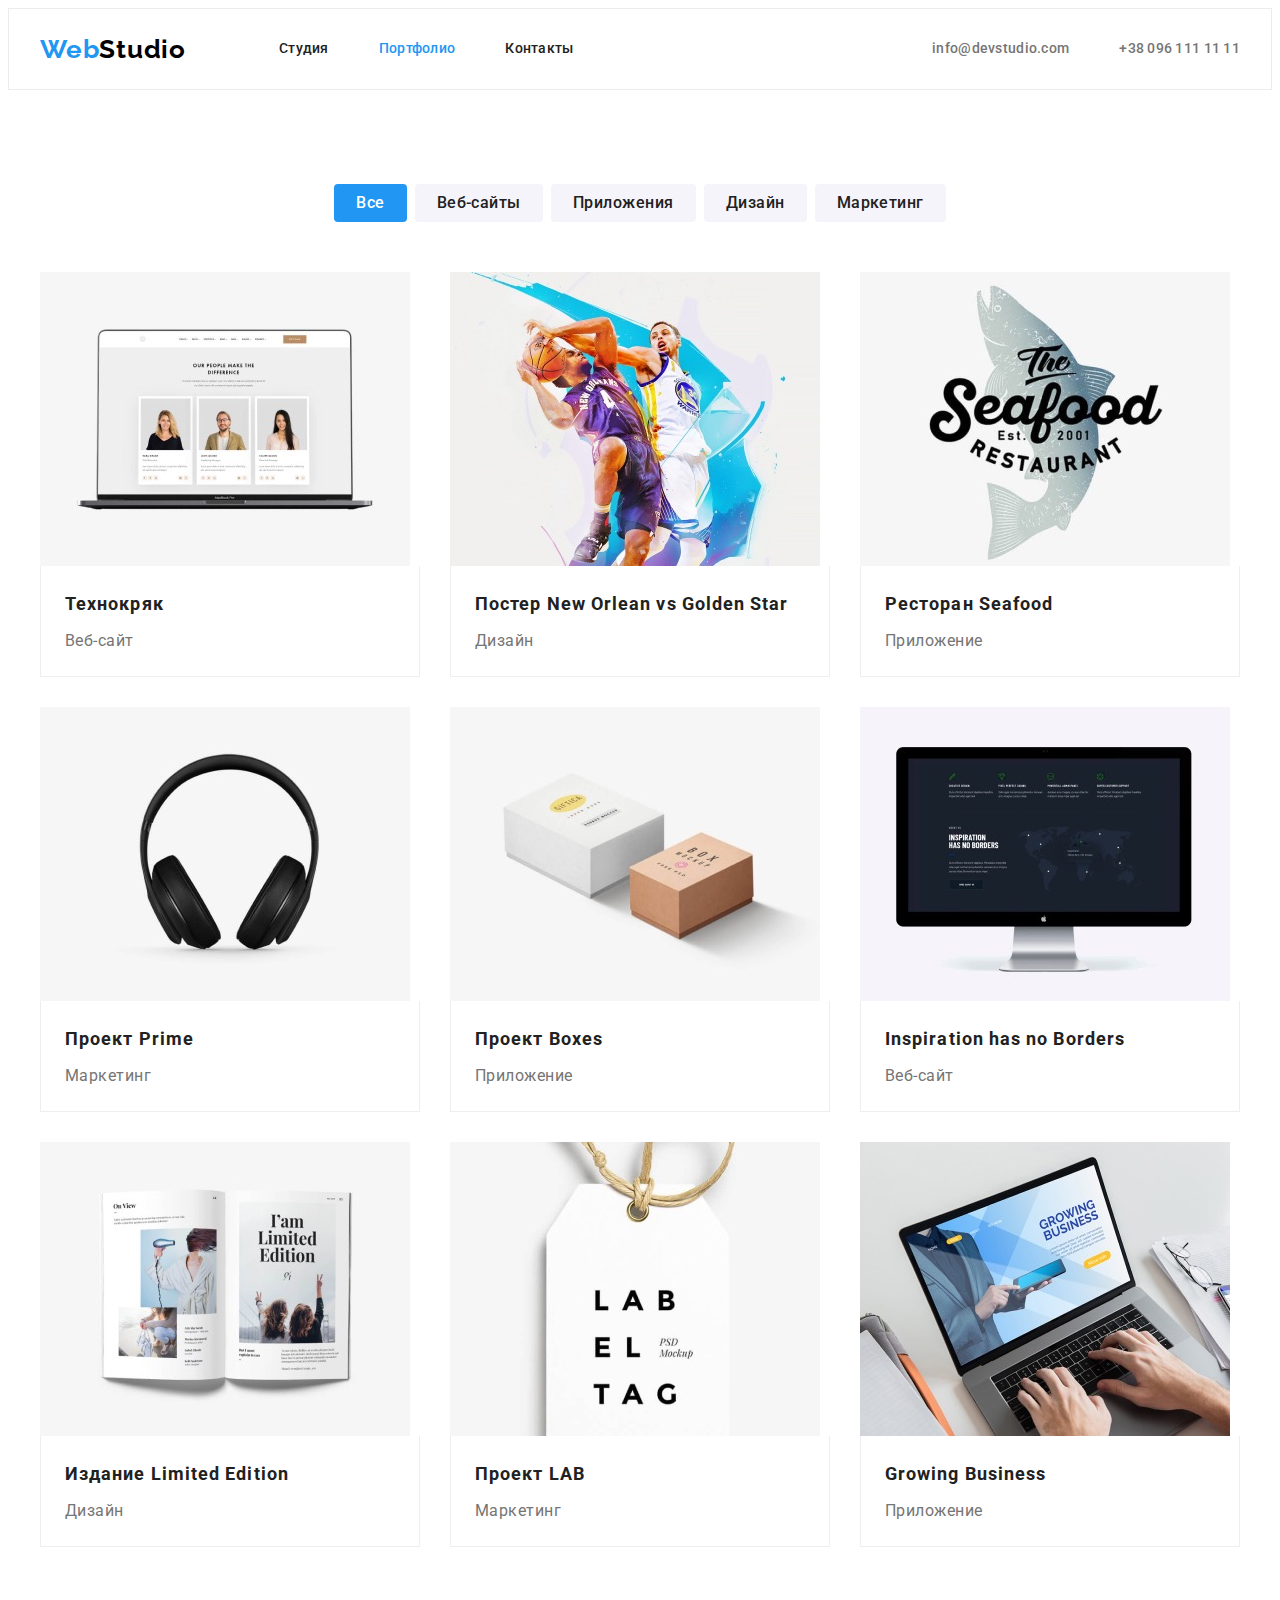
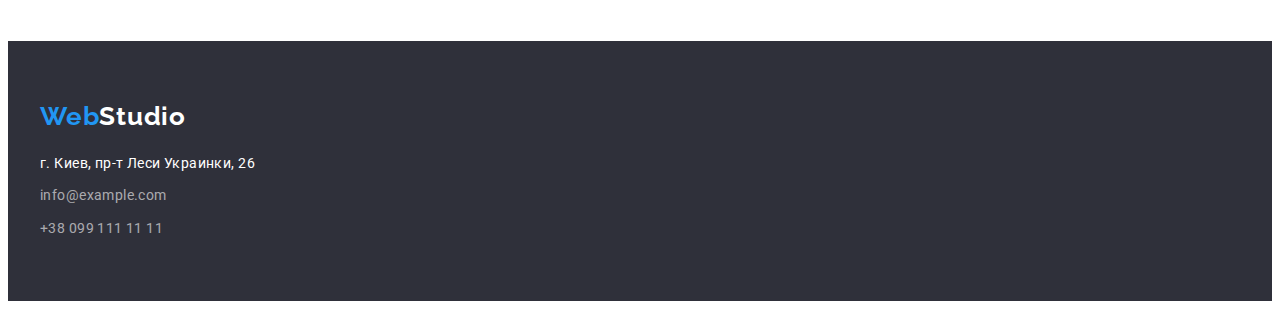
==== portfolio.html @ 8954db08 "создание репозитория" ====
<!DOCTYPE html>
<html lang="ru">
<head>
    <meta charset="UTF-8">
    <meta http-equiv="X-UA-Compatible" content="IE=edge">
    <meta name="viewport" content="width=device-width, initial-scale=1.0">
    <title>Портфолио</title>
    <link href="https://fonts.googleapis.com/css2?family=Raleway:wght@700&family=Roboto:wght@400;500;700;900&display=swap"
        rel="stylesheet">
    <link rel="stylesheet" href="https://cdnjs.cloudflare.com/ajax/libs/modern-normalize/1.1.0/modern-normalize.min.css"
        integrity="sha512-wpPYUAdjBVSE4KJnH1VR1HeZfpl1ub8YT/NKx4PuQ5NmX2tKuGu6U/JRp5y+Y8XG2tV+wKQpNHVUX03MfMFn9Q=="
        crossorigin="anonymous" referrerpolicy="no-referrer" />
    <link rel="stylesheet" href="./css/styles.css">
</head>

<body>
    <header class="header">
        <!--Шапка-->
        <div class="container header-container">
            <nav class="site-nav">
                <a class="logo" href="./index.html">Web<span class="second-logo">Studio</span></a>
                <ul class="nav-items">
                    <li class="nav-item"><a class="nav-item-link" href="./index.html">Студия</a></li>
                    <li class="nav-item"><a class="nav-item-link current" href="./portfolio.html">Портфолио</a></li>
                    <li class="nav-item"><a class="nav-item-link" href="">Контакты</a></li>
                </ul>
            </nav>
            <div class="header-contacts">
                <ul class="contact-items">
                    <li class="contact-item"><a class="contact-item-link" href="mailto:info@devstudio.com">info@devstudio.com</a>
                    </li>
                    <li class="contact-item"><a class="contact-item-link" href="tel:+380961111111">+38 096 111 11 11</a></li>
                </ul>
            </div>
        </div>
    </header>

    <main>
        <section class="section">
        <div class="container button-container">
            <h1 class="visually-hidden">Наши работы</h1>
                <ul class="button-list">
                    <li class="button-title"><button class="button-item current" type="button">Все</button></li>
                    <li class="button-title"><button class="button-item" type="button">Веб-сайты</button></li>
                    <li class="button-title"><button class="button-item" type="button">Приложения</button></li>
                    <li class="button-title"><button class="button-item" type="button">Дизайн</button></li>
                    <li class="button-title"><button class="button-item" type="button">Маркетинг</button></li>
                </ul>

                <ul class="portfolio-cards">
                    <li class="portfolio-card"> 
                        <img src="./images/card-1-2.jpg" alt="Карточка" width="370">
                        <div class="flex-elements">
                            <h2 class="portfolio-card-title">Технокряк</h2>
                            <p class="portfolio-card-description">Веб-сайт</p>
                        </div>
                        </li>
                    <li class="portfolio-card"> 
                        <img src="./images/card-2-2.jpg" alt="Карточка" width="370">
                        <div class="flex-elements">
                            <h2 class="portfolio-card-title">Постер New Orlean vs Golden Star</h2>
                            <p class="portfolio-card-description">Дизайн</p>
                        </div>
                        </li>
                    <li class="portfolio-card"> 
                        <img src="./images/card-3-2.jpg" alt="Карточка" width="370">
                        <div class="flex-elements">
                            <h2 class="portfolio-card-title">Ресторан Seafood</h2>
                            <p class="portfolio-card-description">Приложение</p>
                        </div>
                        </li>
                    <li class="portfolio-card"> 
                        <img src="./images/card-4-2.jpg" alt="Карточка" width="370">
                        <div class="flex-elements">
                            <h2 class="portfolio-card-title">Проект Prime</h2>
                            <p class="portfolio-card-description">Маркетинг</p>
                        </div>
                        </li>
                    <li class="portfolio-card"> 
                        <img src="./images/card-5-2.jpg" alt="Карточка" width="370">
                        <div class="flex-elements">
                            <h2 class="portfolio-card-title">Проект Boxes</h2>
                            <p class="portfolio-card-description">Приложение</p>
                        </div>
                        </li>
                    <li class="portfolio-card">
                        <img src="./images/card-6-2.jpg" alt="Карточка" width="370">
                        <div class="flex-elements">
                            <h2 class="portfolio-card-title">Inspiration has no Borders</h2>
                            <p class="portfolio-card-description">Веб-сайт</p>
                        </div>
                        </li>
                    <li class="portfolio-card">
                        <img src="./images/card-7-2.jpg" alt="Карточка" width="370">
                        <div class="flex-elements">
                            <h2 class="portfolio-card-title">Издание Limited Edition</h2>
                            <p class="portfolio-card-description">Дизайн</p>
                        </div>
                        </li>
                    <li class="portfolio-card">
                        <img src="./images/card-8-2.jpg" alt="Карточка" width="370">
                        <div class="flex-elements">
                            <h2 class="portfolio-card-title">Проект LAB</h2>
                            <p class="portfolio-card-description">Маркетинг</p>
                        </div>
                        </li>
                    <li class="portfolio-card">
                        <img src="./images/card-9-2.jpg" alt="Карточка" width="370">
                        <div class="flex-elements">
                            <h2 class="portfolio-card-title">Growing Business</h2>
                            <p class="portfolio-card-description">Приложение</p>
                        </div>
                        </li>
                </ul>
            </div>
        </section>
    </main>

    <footer class="footer">
        <div class="container">
        <a class="logo footer-logo" href="./index.html">Web<span class="white-logo">Studio</span></a>
            <address class="address">
                <ul class="address-list">
                    <li class="address-items"><a class="address-link" href="">г. Киев, пр-т Леси Украинки, 26</a></li>
                    <li class="address-items"><a class="tel-link" href="mailto:info@example.com">info@example.com</a></li>
                    <li class="address-items"><a class="mail-link" href="tel:+380991111111">+38 099 111 11 11</a></li>
                </ul>
            </address>
        </div>
    </footer>
</body>
</html>
---- css/styles.css ----
:root {
  --accent-color: #2196f3;
  --primary-title-text: #212121;
  --primary-text-color: #757575;
  --secondary-title-text: #ffffff;
  --background-color: #2f303a;
  --third-text-color: #000000;
  --second-background-color: #f5f4fa;
  --first-border-color: #ececec;
  --second-border-color: #eeeeee;
}

p,
h1,
h2,
h3,
h4,
h5,
h6 {
  margin: 0;
}
ul {
  margin: 0;
  padding-left: 0;
}
img {
  display: block;
  max-width: 100%;
  height: auto;
}

body {
  font-family: Roboto, sans-serif;
  background-color: var(--secondary-title-text);
  color: var(--primary-text-color);
}
.visually-hidden {
  position: absolute;
  width: 1px;
  height: 1px;
  margin: -1px;
  padding: 0;
  overflow: hidden;
  border: 0;
  clip: rect(0 0 0 0);
}

/* header */
.container {
  width: 1200px;
  margin: 0 auto;
  padding: 0 15px;
}

.header {
  background-color: var(--secondary-title-text);
  border: 1px solid var(--first-border-color);
}
.header-container {
  display: flex;
  align-items: center;
}

.site-nav {
  display: flex;
  align-items: center;
}

.logo {
  margin-right: 93px;
  padding: 24px 0;
  font-family: Raleway, sans-serif;
  font-weight: 700;
  font-size: 26px;
  line-height: 1.19;
  letter-spacing: 0.03em;
  color: var(--accent-color);
  text-decoration: none;
}
.second-logo {
  color: var(--third-text-color);
}
.white-logo {
  color: var(--secondary-title-text);
}
.nav-item-link.current {
  color: var(--accent-color);
}

.nav-items,
.contact-items,
.advantages-list,
.address-list {
  list-style: none;
}

.nav-items,
.contact-items {
  display: flex;
}

.nav-item,
.contact-item {
  margin-right: 50px;
}
.nav-item:last-child,
.contact-item:last-child {
  margin-right: 0px;
}

.header-contacts {
  margin-left: auto;
  display: flex;
  align-items: center;
}

.nav-item-link {
  display: block;
  padding-top: 32px;
  padding-bottom: 32px;
  font-weight: 500;
  font-size: 14px;
  line-height: 1.14;
  letter-spacing: 0.02em;
  color: var(--primary-title-text);
  text-decoration: none;
}

.nav-item-link:focus,
.nav-item-link:hover,
.contact-item-link:hover,
.contact-item-link:focus {
  color: var(--accent-color);
}

.contact-item-link {
  display: block;
  padding-top: 32px;
  padding-bottom: 32px;
  font-weight: 500;
  font-size: 14px;
  line-height: 1.14;
  letter-spacing: 0.02em;
  color: var(--primary-text-color);
  text-decoration: none;
}

/* hero */
.hero {
  background-color: var(--background-color);
  padding: 200px 0;
  text-align: center;
}

.hero-title {
  font-weight: 900;
  font-size: 44px;
  line-height: 1.36;
  letter-spacing: 0.06em;
  text-transform: uppercase;
  color: var(--secondary-title-text);
  margin-bottom: 30px;
}

.btn {
  min-width: 200px;
  background-color: var(--accent-color);
  font-weight: 700;
  font-size: 16px;
  line-height: 1.87;
  letter-spacing: 0.06em;
  color: var(--secondary-title-text);
  cursor: pointer;
  border: none;
  align-items: center;
  box-shadow: 0px 4px 4px rgba(0, 0, 0, 0.15);
  border-radius: 4px;
  padding: 10px 32px;
}
/* advantages */

.section {
  padding-top: 94px;
  padding-bottom: 94px;
}

.advantages-container,
.work-container {
  background-color: var(--secondary-title-text);
}

.advantages-list {
  margin-left: -30px;
  display: flex;
}

.advantages-items {
  min-width: 270px;
  margin-right: 30px;
}

.advantages-item {
  margin-bottom: 10px;
  font-weight: 700;
  font-size: 14px;
  line-height: 1.14;
  letter-spacing: 0.03em;
  text-transform: uppercase;
  color: var(--primary-title-text);
}
.advantages-text {
  font-size: 14px;
  line-height: 1.71;
  letter-spacing: 0.03em;
  color: var(--primary-text-color);
}
/* what we really do */

.section-work {
  padding-bottom: 94px;
}

.section-title {
  text-align: center;
  margin-bottom: 50px;
  font-weight: 700;
  font-size: 36px;
  line-height: 1.16;
  letter-spacing: 0.03em;
  color: var(--primary-title-text);
}
.work-list {
  display: flex;
  list-style: none;
  margin-left: -30px;
}

.work-item {
  flex-basis: (100% / 3 - 30px);
  margin-left: 30px;
}

.team-cards {
  list-style: none;
}
/* our team */
.team-section {
  background-color: var(--second-background-color);
}
.cards-title {
  margin-bottom: 50px;
}

.team-list {
  display: flex;
  margin-left: -30px;
}

.team-cards {
  margin-left: 30px;
  flex-basis: (100% / 4 - 30px);
  background: var(--secondary-title-text);
  box-shadow: 0px 1px 3px rgba(0, 0, 0, 0.12), 0px 1px 1px rgba(0, 0, 0, 0.14),
    0px 2px 1px rgba(0, 0, 0, 0.2);
  border-radius: 0px 0px 4px 4px;
}
.flex-element {
  padding: 30px 0;
}

.employee-name {
  text-align: center;
  font-weight: 500;
  font-size: 16px;
  line-height: 1.18;
  letter-spacing: 0.03em;
  color: var(--primary-title-text);
}
.employee-position {
  margin-top: 10px;
  text-align: center;
  font-size: 16px;
  line-height: 1.18;
  letter-spacing: 0.03em;
  color: var(--secondary-text-color);
}
/* contact us */
.footer {
  background-color: var(--background-color);
  list-style: none;
  padding: 60px 0;
}

.footer-logo {
  display: block;
  margin-bottom: 20px;
  padding: 0;
  font-family: Raleway, sans-serif;
  font-weight: 700;
  font-size: 26px;
  line-height: 1.19;
  letter-spacing: 0.03em;
  color: var(--accent-color);
  text-decoration: none;
}
.address-items {
  margin-bottom: 9px;
}
.address-items:last-child {
  margin-bottom: 0;
}

.address-link {
  font-style: normal;
  font-size: 14px;
  line-height: 1.71;
  letter-spacing: 0.03em;
  color: var(--secondary-title-text);
  text-decoration: none;
}
.tel-link,
.mail-link {
  font-style: normal;
  font-size: 14px;
  line-height: 1.71;
  letter-spacing: 0.03em;
  color: rgba(255, 255, 255, 0.6);
  text-decoration: none;
}
.address-link:focus,
.address-link:hover,
.tel-link:focus,
.tel-link:hover,
.mail-link:focus,
.mail-link:hover {
  color: var(--accent-color);
}

/* portfolio main */
.button-title,
.portfolio-cards {
  list-style: none;
}

.button-list {
  display: flex;
  justify-content: center;
  margin-bottom: 50px;
}

.button-title {
  margin-right: 8px;
}
.button-title:last-child {
  margin-right: 0;
}

.button-item {
  padding: 6px 22px;
  font-family: inherit;
  background-color: var(--second-background-color);
  font-weight: 500;
  font-size: 16px;
  line-height: 1.62;
  text-align: center;
  letter-spacing: 0.03em;
  color: var(--primary-title-text);
  cursor: pointer;
  border-radius: 4px;
  border: none;
}

.button-item.current {
  background-color: var(--accent-color);
  color: var(--secondary-title-text);
}

.button-item:hover,
.button-item:focus {
  background-color: var(--accent-color);
  color: var(--secondary-title-text);
}

.portfolio-cards {
  display: flex;
  flex-wrap: wrap;
  margin-left: -30px;
  margin-top: -30px;
}
.portfolio-card {
  margin-left: 30px;
  margin-top: 30px;
  flex-basis: calc((100% - 90px) / 3);
  background: var(--secondary-title-text);
}

.flex-elements {
  padding: 20px 24px;
  border-bottom: 1px solid var(--second-border-color);
  border-left: 1px solid var(--second-border-color);
  border-right: 1px solid var(--second-border-color);
}

.portfolio-card-title {
  font-weight: 700;
  font-size: 18px;
  line-height: 2;
  letter-spacing: 0.06em;
  color: var(--primary-title-text);
}
.portfolio-card-description {
  margin-top: 4px;
  font-size: 16px;
  line-height: 1.87;
  letter-spacing: 0.03em;
  color: var(--primary-text-color);
}
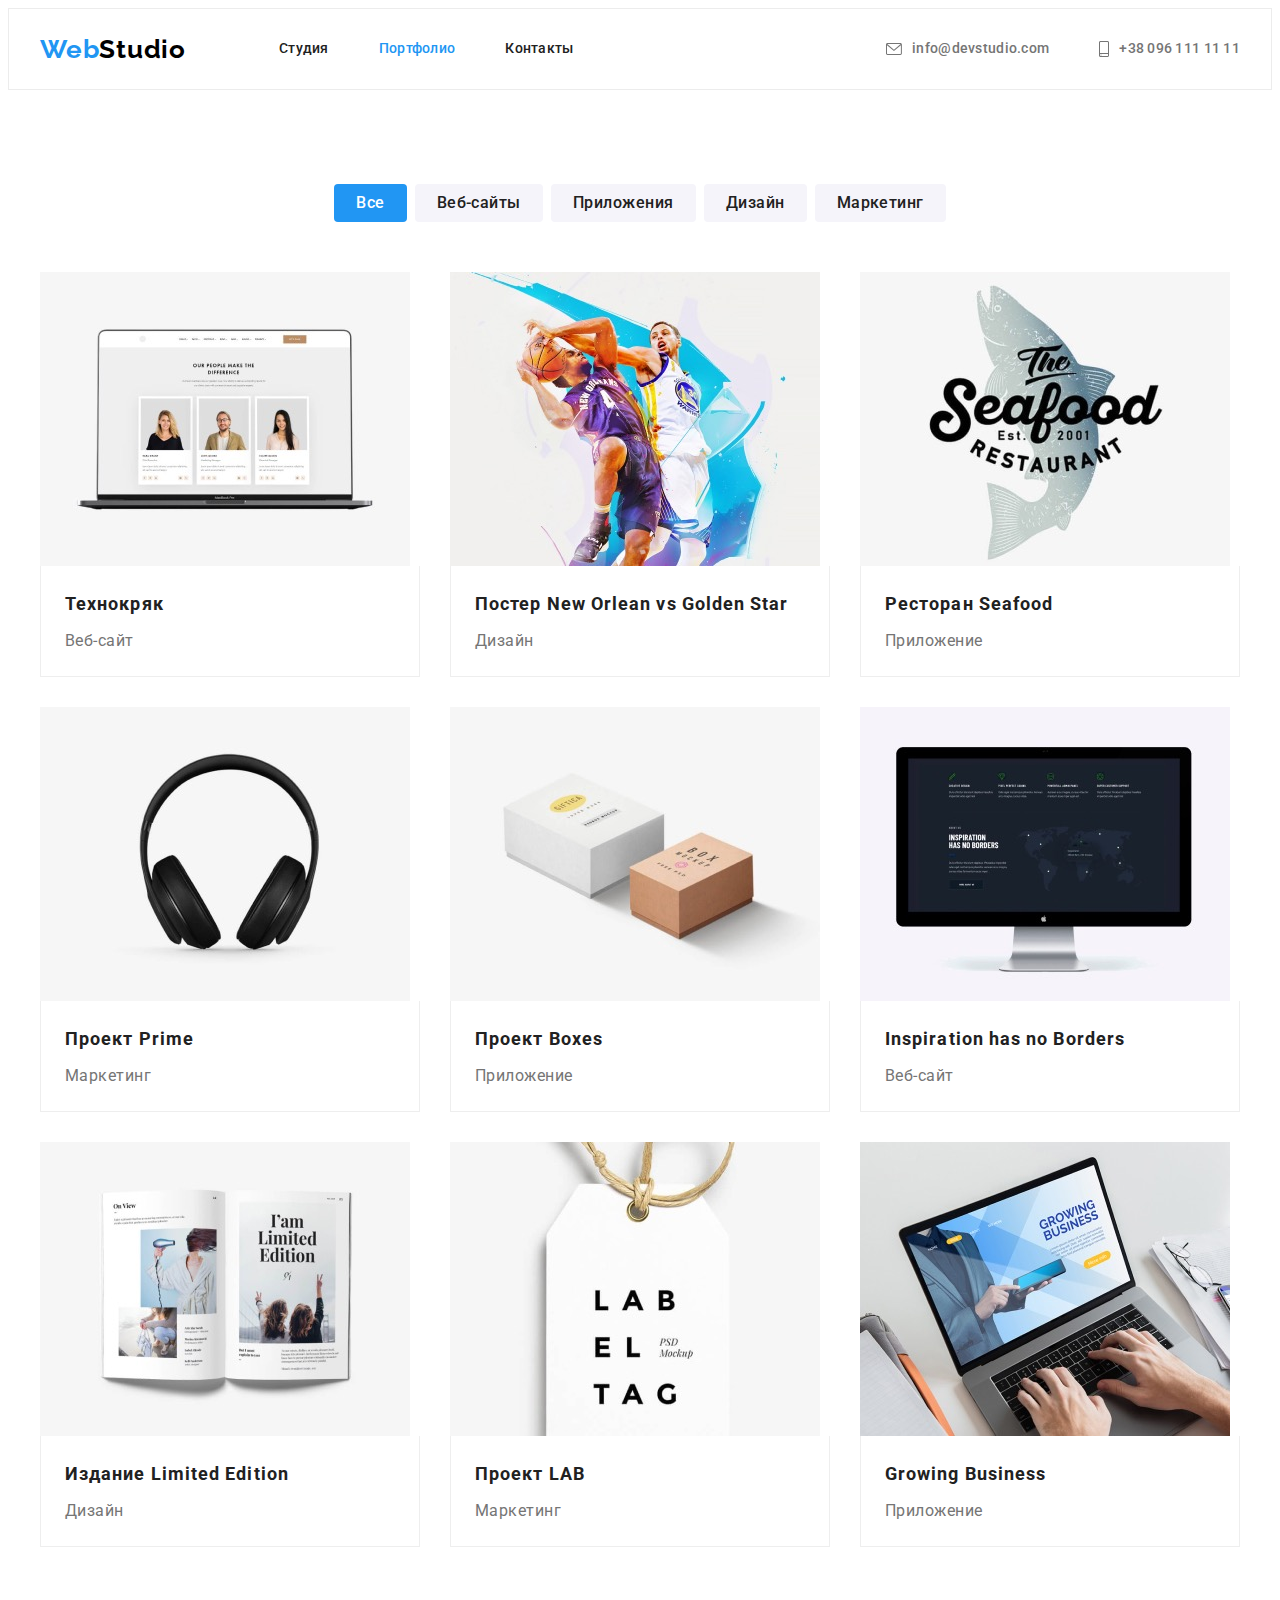
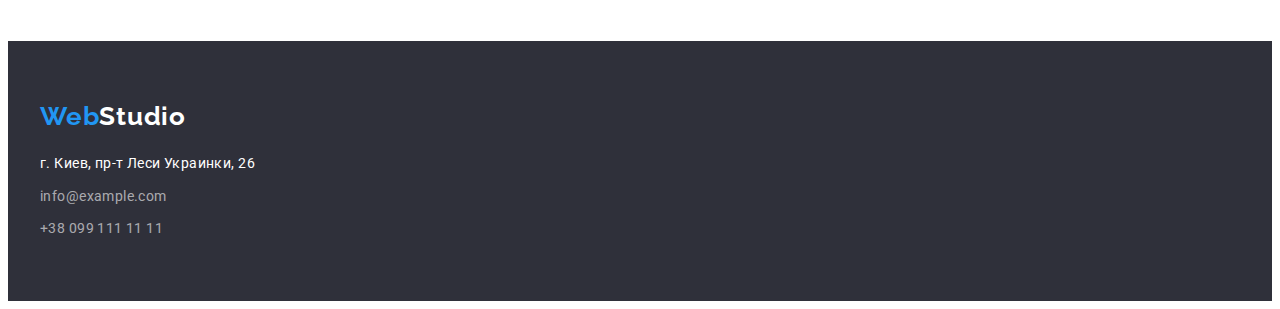
==== commit eb7f0d66: "icons 1" ====
--- a/portfolio.html
+++ b/portfolio.html
@@ -27,9 +27,10 @@
             </nav>
             <div class="header-contacts">
                 <ul class="contact-items">
-                    <li class="contact-item"><a class="contact-item-link" href="mailto:info@devstudio.com">info@devstudio.com</a>
-                    </li>
-                    <li class="contact-item"><a class="contact-item-link" href="tel:+380961111111">+38 096 111 11 11</a></li>
+                    <li class="contact-item"><a class="contact-item-link" href="mailto:info@devstudio.com">
+                            <svg class="link-icon" width="16px" height="12px"><use href="./images/icons.svg#icon-envelope"></use></svg>info@devstudio.com</a></li>
+                    <li class="contact-item"><a class="contact-item-link" href="tel:+380961111111">
+                        <svg class="link-icon" width="10px" height="16px"><use href="./images/icons.svg#icon-smartphone"></use></svg>+38 096 111 11 11</a></li>
                 </ul>
             </div>
         </div>
--- a/css/styles.css
+++ b/css/styles.css
@@ -114,6 +114,11 @@
   align-items: center;
 }
 
+.link-icon {
+  margin-right: 10px;
+  fill: currentColor;
+}
+
 .nav-item-link {
   display: block;
   padding-top: 32px;
@@ -131,6 +136,7 @@
 .contact-item-link:hover,
 .contact-item-link:focus {
   color: var(--accent-color);
+  fill: var(--accent-color);
 }
 
 .contact-item-link {
@@ -143,6 +149,8 @@
   letter-spacing: 0.02em;
   color: var(--primary-text-color);
   text-decoration: none;
+  display: flex;
+  align-items: center;
 }
 
 /* hero */
@@ -150,6 +158,22 @@
   background-color: var(--background-color);
   padding: 200px 0;
   text-align: center;
+}
+
+.overlay {
+  height: 600px;
+  max-width: 1600px;
+  margin-left: auto;
+  margin-right: auto;
+  background-image: linear-gradient(
+      to right,
+      rgba(47, 48, 58, 0.4),
+      rgba(47, 48, 58, 0.4)
+    ),
+    url(../images/bg-img.jpg);
+  background-size: cover;
+  background-repeat: no-repeat;
+  background-position: center;
 }
 
 .hero-title {
@@ -192,6 +216,16 @@
 .advantages-list {
   margin-left: -30px;
   display: flex;
+}
+.advantages-icon {
+  width: 270px;
+  height: 120px;
+  background-color: var(--second-background-color);
+  margin-bottom: 30px;
+  border-radius: 4px;
+  display: flex;
+  align-items: center;
+  justify-content: center;
 }
 
 .advantages-items {
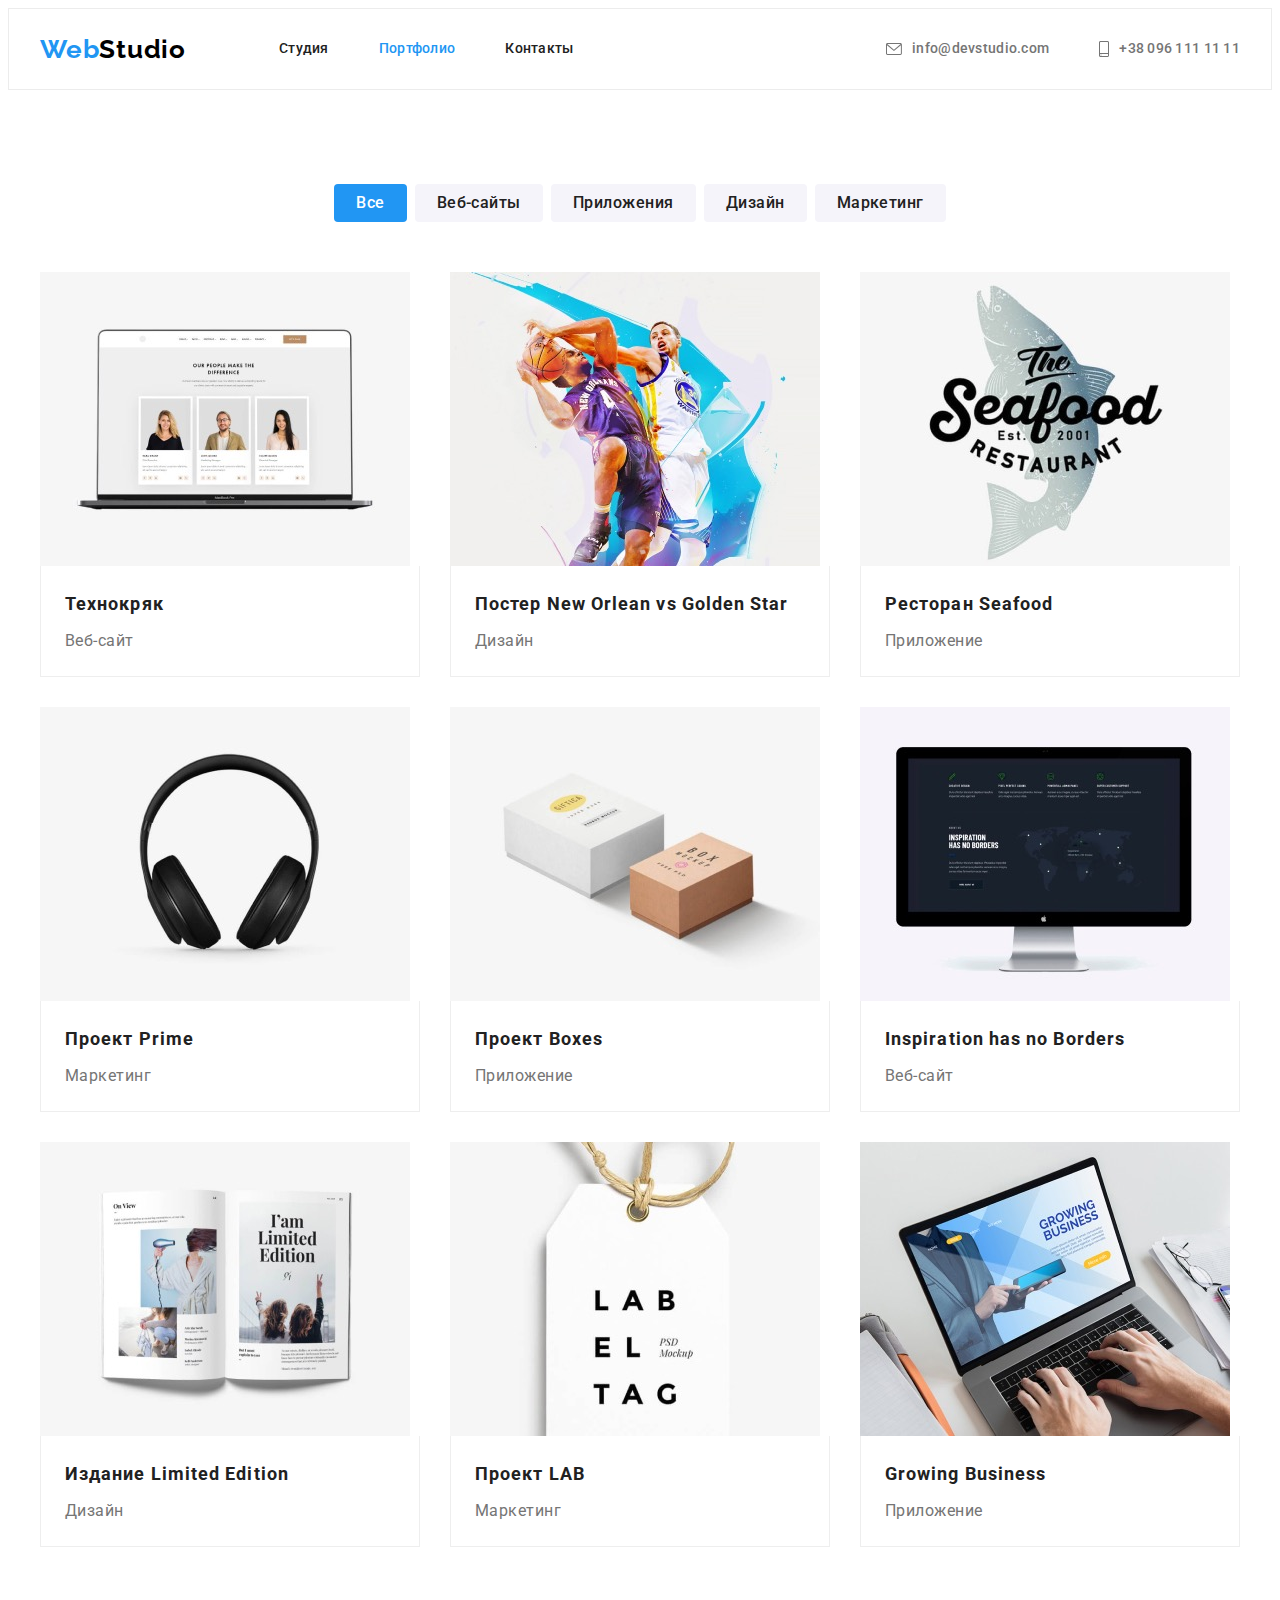
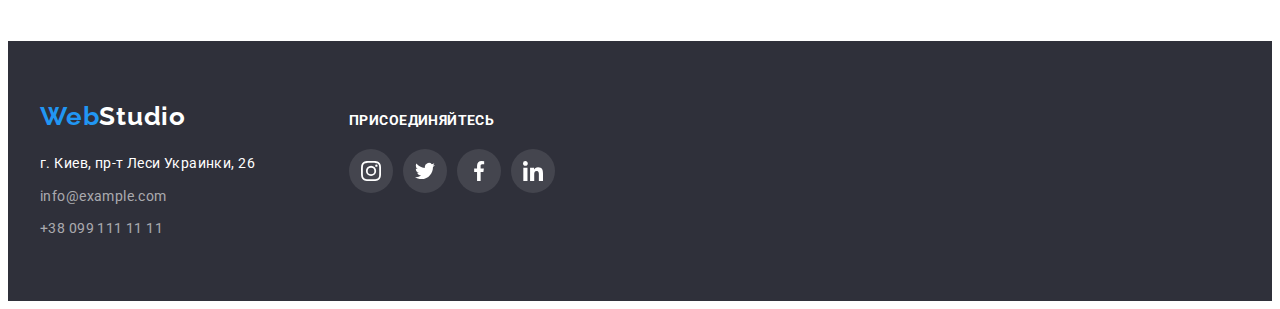
==== commit 4c6011cd: "1 страница" ====
--- a/portfolio.html
+++ b/portfolio.html
@@ -118,15 +118,42 @@
     </main>
 
     <footer class="footer">
-        <div class="container">
-        <a class="logo footer-logo" href="./index.html">Web<span class="white-logo">Studio</span></a>
-            <address class="address">
-                <ul class="address-list">
-                    <li class="address-items"><a class="address-link" href="">г. Киев, пр-т Леси Украинки, 26</a></li>
-                    <li class="address-items"><a class="tel-link" href="mailto:info@example.com">info@example.com</a></li>
-                    <li class="address-items"><a class="mail-link" href="tel:+380991111111">+38 099 111 11 11</a></li>
+        <div class="container footer-block">
+            <div class="contact-block">
+                <a class="logo footer-logo" href="./index.html">Web<span class="white-logo">Studio</span></a>
+                <address class="address">
+                    <ul class="address-list">
+                        <li class="address-items"><a class="address-link" href="">г. Киев, пр-т Леси Украинки, 26</a></li>
+                        <li class="address-items"><a class="tel-link" href="mailto:info@example.com">info@example.com</a></li>
+                        <li class="address-items"><a class="mail-link" href="tel:+380991111111">+38 099 111 11 11</a></li>
+                    </ul>
+                </address>
+            </div>
+            <div class="footer-soc">
+                <strong class="footer-strong">Присоединяйтесь</strong>
+                <ul class="footer-soc-list">
+                    <li class="footer-soc-block">
+                        <a class="footer-link" href=""><svg class="footer-svg" width="20" height="20">
+                                <use href="./images/icons.svg#icon-instagram"></use>
+                            </svg></a>
+                    </li>
+                    <li class="footer-soc-block">
+                        <a class="footer-link" href=""><svg class="footer-svg" width="20" height="20">
+                                <use href="./images/icons.svg#icon-twitter"></use>
+                            </svg></a>
+                    </li>
+                    <li class="footer-soc-block">
+                        <a class="footer-link" href=""><svg class="footer-svg" width="20" height="20">
+                                <use href="./images/icons.svg#icon-facebook"></use>
+                            </svg></a>
+                    </li>
+                    <li class="footer-soc-block">
+                        <a class="footer-link" href=""><svg class="footer-svg" width="20" height="20">
+                                <use href="./images/icons.svg#icon-linkedin"></use>
+                            </svg></a>
+                    </li>
                 </ul>
-            </address>
+            </div>
         </div>
     </footer>
 </body>
--- a/css/styles.css
+++ b/css/styles.css
@@ -8,6 +8,7 @@
   --second-background-color: #f5f4fa;
   --first-border-color: #ececec;
   --second-border-color: #eeeeee;
+  --icons-color: #afb1b8;
 }
 
 p,
@@ -86,7 +87,9 @@
 .nav-item-link.current {
   color: var(--accent-color);
 }
-
+.footer-soc-list,
+.clients,
+.soc-list,
 .nav-items,
 .contact-items,
 .advantages-list,
@@ -318,6 +321,75 @@
   letter-spacing: 0.03em;
   color: var(--secondary-text-color);
 }
+
+.soc-list {
+  padding: 0;
+  display: flex;
+  justify-content: center;
+  margin-top: 16px;
+}
+
+.soc-list-item {
+  margin-right: 10px;
+}
+.soc-list-item:last-child {
+  margin-right: 0;
+}
+.soc-link {
+  display: flex;
+  padding: 0;
+  width: 44px;
+  height: 44px;
+  border-radius: 50%;
+  fill: var(--icons-color);
+  justify-content: center;
+  align-items: center;
+}
+
+.soc-link:focus,
+.soc-link:hover {
+  background-color: var(--accent-color);
+  fill: var(--secondary-title-text);
+}
+
+.lcon-svg {
+  fill: currentColor;
+}
+/* clients */
+
+.clients {
+  margin: 0;
+  padding: 0;
+  display: flex;
+  justify-content: center;
+}
+
+.client {
+  display: flex;
+  margin-right: 30px;
+}
+
+.client:last-child {
+  margin-right: 0;
+}
+
+.company {
+  display: flex;
+  width: 170px;
+  height: 92px;
+  fill: var(--icons-color);
+  border: 1px solid var(--icons-color);
+  border-radius: 4px;
+  align-items: center;
+  justify-content: center;
+}
+
+.company:hover,
+.company:focus {
+  border: 1px solid var(--accent-color);
+  fill: var(--accent-color);
+}
+
 /* contact us */
 .footer {
   background-color: var(--background-color);
@@ -368,6 +440,54 @@
 .mail-link:focus,
 .mail-link:hover {
   color: var(--accent-color);
+}
+.footer-block {
+  display: flex;
+  align-items: baseline;
+}
+.contact-block {
+  margin-right: 70px;
+}
+.footer-soc {
+  align-items: baseline;
+  text-align: left;
+}
+.footer-strong {
+  display: block;
+  margin-bottom: 20px;
+  font-weight: 700;
+  font-size: 14px;
+  line-height: 1.14;
+  letter-spacing: 0.03em;
+  text-transform: uppercase;
+  color: var(--secondary-title-text);
+}
+.footer-soc-list {
+  padding: 0;
+  display: flex;
+}
+.footer-soc-block {
+  margin-right: 10px;
+  justify-content: center;
+}
+.footer-soc-block:last-child {
+  margin-right: 0;
+}
+.footer-link {
+  display: flex;
+  background-color: rgba(255, 255, 255, 0.1);
+  width: 44px;
+  height: 44px;
+  border-radius: 22px;
+  justify-content: center;
+  align-items: center;
+}
+.footer-link:hover,
+.footer-link:focus {
+  background-color: var(--accent-color);
+}
+.footer-svg {
+  fill: var(--secondary-title-text);
 }
 
 /* portfolio main */
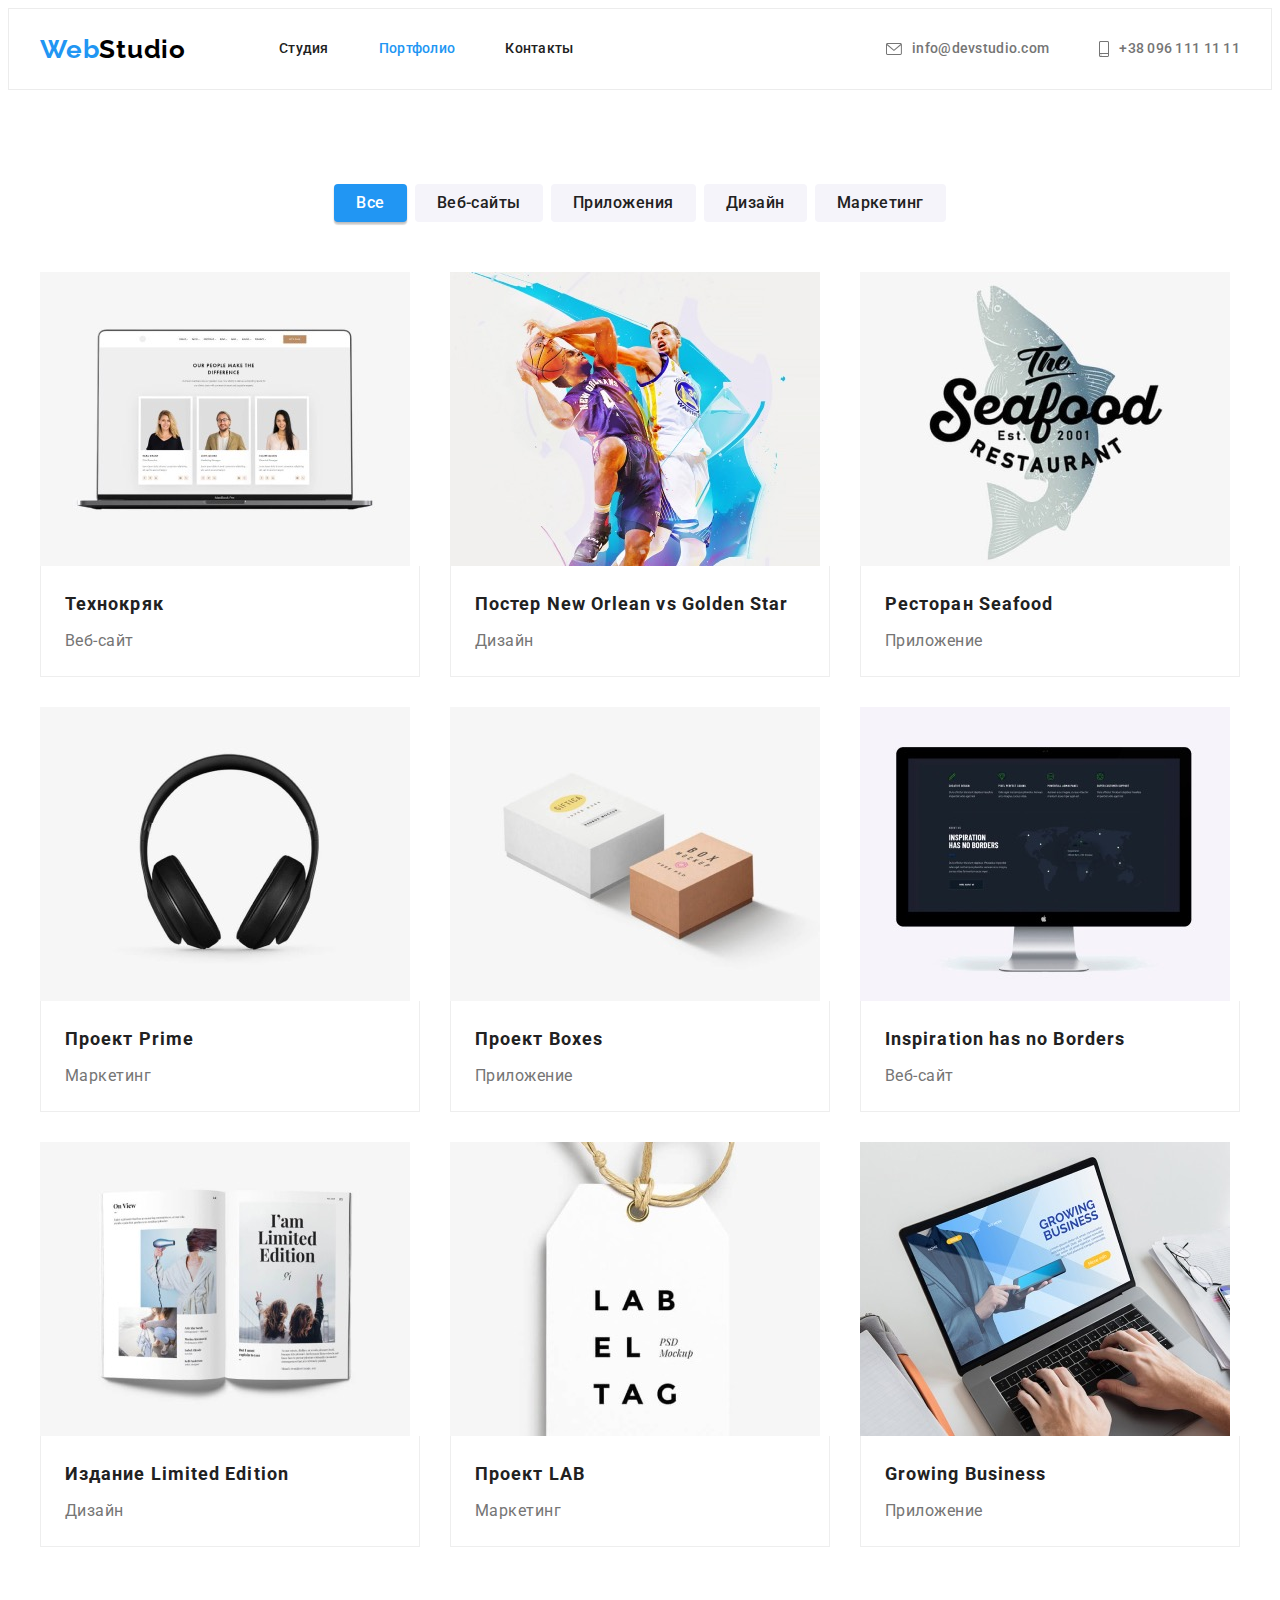
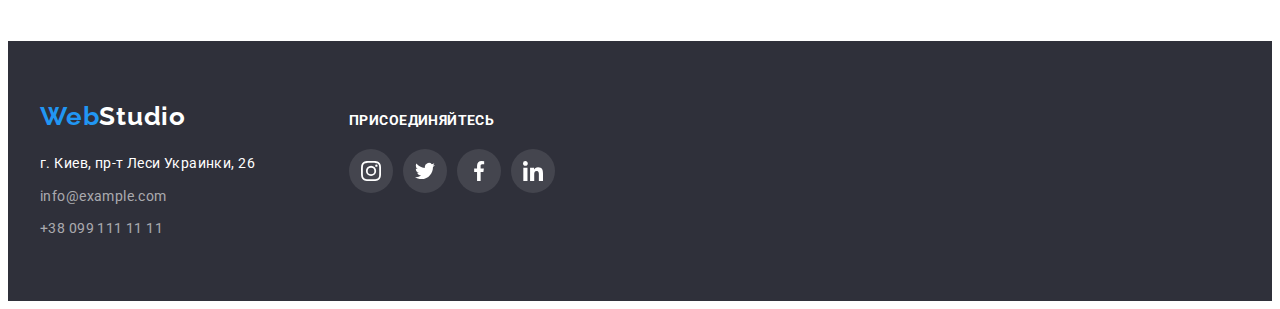
==== commit dc189a73: "Исправление домашки" ====
--- a/portfolio.html
+++ b/portfolio.html
@@ -49,69 +49,87 @@
                 </ul>
 
                 <ul class="portfolio-cards">
+                    <li class="portfolio-card">
+                        <a class="portfolio-link" href="">
+                        <img class="portfolio-img" src="./images/card-1-2.jpg" alt="Карточка" width="370">
+                            <div class="flex-elements">
+                                <h2 class="portfolio-card-title">Технокряк</h2>
+                                <p class="portfolio-card-description">Веб-сайт</p>
+                            </div>
+                        </a>
+                    </li>
                     <li class="portfolio-card"> 
-                        <img src="./images/card-1-2.jpg" alt="Карточка" width="370">
-                        <div class="flex-elements">
-                            <h2 class="portfolio-card-title">Технокряк</h2>
-                            <p class="portfolio-card-description">Веб-сайт</p>
-                        </div>
-                        </li>
+                        <a class="portfolio-link" href="">
+                        <img src="./images/card-2-2.jpg" alt="Карточка" width="370">
+                            <div class="flex-elements">
+                                <h2 class="portfolio-card-title">Постер New Orlean vs Golden Star</h2>
+                                <p class="portfolio-card-description">Дизайн</p>
+                            </div>
+                        </a>
+                    </li>
                     <li class="portfolio-card"> 
-                        <img src="./images/card-2-2.jpg" alt="Карточка" width="370">
-                        <div class="flex-elements">
-                            <h2 class="portfolio-card-title">Постер New Orlean vs Golden Star</h2>
-                            <p class="portfolio-card-description">Дизайн</p>
-                        </div>
-                        </li>
+                        <a class="portfolio-link" href="">
+                        <img src="./images/card-3-2.jpg" alt="Карточка" width="370">
+                            <div class="flex-elements">
+                                <h2 class="portfolio-card-title">Ресторан Seafood</h2>
+                                <p class="portfolio-card-description">Приложение</p>
+                            </div>
+                        </a>
+                    </li>
                     <li class="portfolio-card"> 
-                        <img src="./images/card-3-2.jpg" alt="Карточка" width="370">
-                        <div class="flex-elements">
-                            <h2 class="portfolio-card-title">Ресторан Seafood</h2>
-                            <p class="portfolio-card-description">Приложение</p>
-                        </div>
-                        </li>
+                        <a class="portfolio-link" href="">
+                        <img src="./images/card-4-2.jpg" alt="Карточка" width="370">
+                            <div class="flex-elements">
+                                <h2 class="portfolio-card-title">Проект Prime</h2>
+                                <p class="portfolio-card-description">Маркетинг</p>
+                            </div>
+                        </a>
+                    </li>
                     <li class="portfolio-card"> 
-                        <img src="./images/card-4-2.jpg" alt="Карточка" width="370">
-                        <div class="flex-elements">
-                            <h2 class="portfolio-card-title">Проект Prime</h2>
-                            <p class="portfolio-card-description">Маркетинг</p>
-                        </div>
-                        </li>
-                    <li class="portfolio-card"> 
+                        <a class="portfolio-link" href="">
                         <img src="./images/card-5-2.jpg" alt="Карточка" width="370">
-                        <div class="flex-elements">
-                            <h2 class="portfolio-card-title">Проект Boxes</h2>
-                            <p class="portfolio-card-description">Приложение</p>
-                        </div>
-                        </li>
+                            <div class="flex-elements">
+                                <h2 class="portfolio-card-title">Проект Boxes</h2>
+                                <p class="portfolio-card-description">Приложение</p>
+                            </div>
+                        </a>
+                    </li>
                     <li class="portfolio-card">
+                        <a class="portfolio-link" href="">
                         <img src="./images/card-6-2.jpg" alt="Карточка" width="370">
-                        <div class="flex-elements">
-                            <h2 class="portfolio-card-title">Inspiration has no Borders</h2>
-                            <p class="portfolio-card-description">Веб-сайт</p>
-                        </div>
-                        </li>
+                            <div class="flex-elements">
+                                <h2 class="portfolio-card-title">Inspiration has no Borders</h2>
+                                <p class="portfolio-card-description">Веб-сайт</p>
+                            </div>
+                        </a>
+                    </li>
                     <li class="portfolio-card">
+                        <a class="portfolio-link" href="">
                         <img src="./images/card-7-2.jpg" alt="Карточка" width="370">
-                        <div class="flex-elements">
-                            <h2 class="portfolio-card-title">Издание Limited Edition</h2>
-                            <p class="portfolio-card-description">Дизайн</p>
-                        </div>
-                        </li>
+                            <div class="flex-elements">
+                                <h2 class="portfolio-card-title">Издание Limited Edition</h2>
+                                <p class="portfolio-card-description">Дизайн</p>
+                            </div>
+                        </a>
+                    </li>
                     <li class="portfolio-card">
+                        <a class="portfolio-link" href="">
                         <img src="./images/card-8-2.jpg" alt="Карточка" width="370">
-                        <div class="flex-elements">
-                            <h2 class="portfolio-card-title">Проект LAB</h2>
-                            <p class="portfolio-card-description">Маркетинг</p>
-                        </div>
-                        </li>
+                            <div class="flex-elements">
+                                <h2 class="portfolio-card-title">Проект LAB</h2>
+                                <p class="portfolio-card-description">Маркетинг</p>
+                            </div>
+                        </a>
+                    </li>
                     <li class="portfolio-card">
+                        <a class="portfolio-link" href="">
                         <img src="./images/card-9-2.jpg" alt="Карточка" width="370">
-                        <div class="flex-elements">
-                            <h2 class="portfolio-card-title">Growing Business</h2>
-                            <p class="portfolio-card-description">Приложение</p>
-                        </div>
-                        </li>
+                            <div class="flex-elements">
+                                <h2 class="portfolio-card-title">Growing Business</h2>
+                                <p class="portfolio-card-description">Приложение</p>
+                            </div>
+                        </a>
+                    </li>
                 </ul>
             </div>
         </section>
--- a/css/styles.css
+++ b/css/styles.css
@@ -143,7 +143,6 @@
 }
 
 .contact-item-link {
-  display: block;
   padding-top: 32px;
   padding-bottom: 32px;
   font-weight: 500;
@@ -273,7 +272,7 @@
 }
 
 .work-item {
-  flex-basis: (100% / 3 - 30px);
+  flex-basis: calc(100% / 3 - 30px);
   margin-left: 30px;
 }
 
@@ -295,7 +294,7 @@
 
 .team-cards {
   margin-left: 30px;
-  flex-basis: (100% / 4 - 30px);
+  flex-basis: calc(100% / 4 - 30px);
   background: var(--secondary-title-text);
   box-shadow: 0px 1px 3px rgba(0, 0, 0, 0.12), 0px 1px 1px rgba(0, 0, 0, 0.14),
     0px 2px 1px rgba(0, 0, 0, 0.2);
@@ -527,12 +526,16 @@
 .button-item.current {
   background-color: var(--accent-color);
   color: var(--secondary-title-text);
+  box-shadow: 0px 3px 1px rgba(0, 0, 0, 0.1), 0px 1px 2px rgba(0, 0, 0, 0.08),
+    0px 2px 2px rgba(0, 0, 0, 0.12);
 }
 
 .button-item:hover,
 .button-item:focus {
   background-color: var(--accent-color);
   color: var(--secondary-title-text);
+  box-shadow: 0px 3px 1px rgba(0, 0, 0, 0.1), 0px 1px 2px rgba(0, 0, 0, 0.08),
+    0px 2px 2px rgba(0, 0, 0, 0.12);
 }
 
 .portfolio-cards {
@@ -541,6 +544,7 @@
   margin-left: -30px;
   margin-top: -30px;
 }
+
 .portfolio-card {
   margin-left: 30px;
   margin-top: 30px;
@@ -548,6 +552,21 @@
   background: var(--secondary-title-text);
 }
 
+.portfolio-link {
+  display: block;
+  cursor: pointer;
+  text-decoration: none;
+}
+
+.portfolio-link:focus,
+.portfolio-link:hover {
+  box-shadow: 0px 1px 1px rgba(0, 0, 0, 0.12), 0px 4px 4px rgba(0, 0, 0, 0.06),
+    1px 4px 6px rgba(0, 0, 0, 0.16);
+}
+.portfolio-img {
+  display: block;
+}
+
 .flex-elements {
   padding: 20px 24px;
   border-bottom: 1px solid var(--second-border-color);
